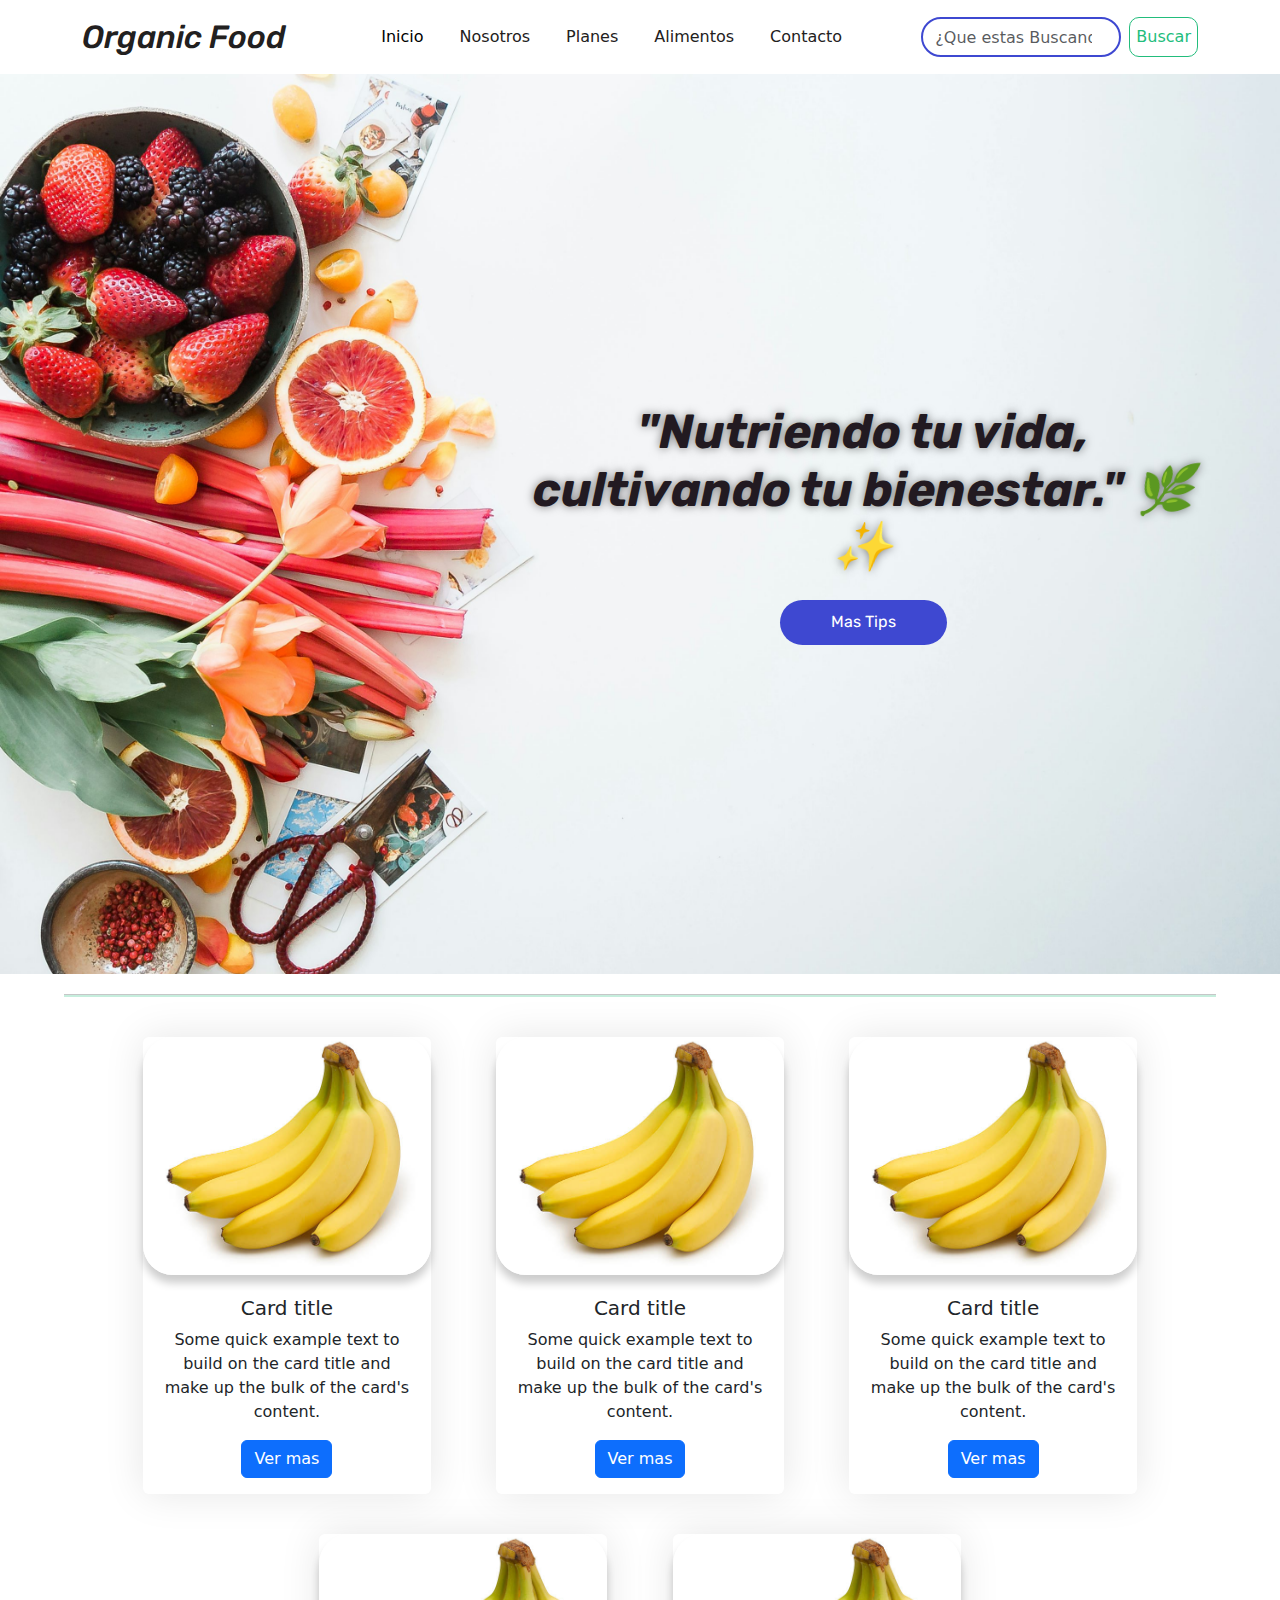
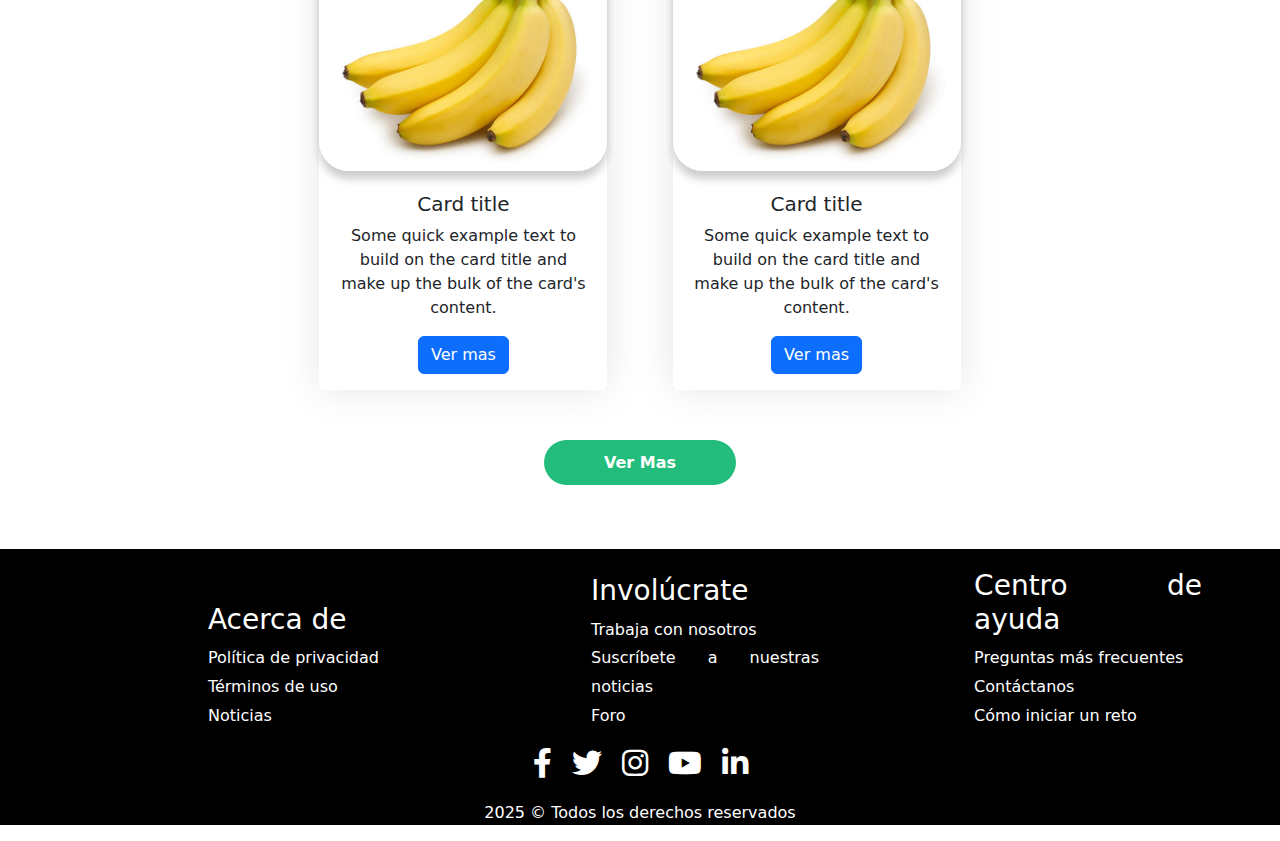
==== index.html @ 3aed4b33 "Agregue todos los archivos" ====
<!DOCTYPE html>
<html lang="en">
<head>
    <meta charset="UTF-8">
    <meta name="viewport" content="width=device-width, initial-scale=1.0">
    <title>Uso de bootstrap</title>
    <link href="https://cdn.jsdelivr.net/npm/bootstrap@5.3.3/dist/css/bootstrap.min.css" rel="stylesheet" integrity="sha384-QWTKZyjpPEjISv5WaRU9OFeRpok6YctnYmDr5pNlyT2bRjXh0JMhjY6hW+ALEwIH" crossorigin="anonymous">
    <link rel="stylesheet" href="/CSS/styles.css">
    <link rel="preconnect" href="https://fonts.googleapis.com">
<link rel="preconnect" href="https://fonts.gstatic.com" crossorigin>
<link href="https://fonts.googleapis.com/css2?family=Roboto:ital,wght@0,100..900;1,100..900&family=Rubik:ital,wght@1,500&display=swap" rel="stylesheet">
<link rel="stylesheet" href="https://cdnjs.cloudflare.com/ajax/libs/font-awesome/6.0.0/css/all.min.css"
integrity="9usAa10IRO0HhonpyAIVpjrylPvoDwiPUiKdWk5t3PyolY1cOd4DSE0Ga+ri4AuTroPR5aQvXU9xC6qOPnzFeg=="
crossorigin="anonymous">
    
</head>
<body>

    <nav class="navbar navbar-expand-lg">
        <div class="container">
          <a class="navbar-brand" href="#">Organic Food</a>
          <button class="navbar-toggler" type="button" data-bs-toggle="collapse" data-bs-target="#navbarScroll" aria-controls="navbarScroll" aria-expanded="false" aria-label="Toggle navigation">
            <span class="navbar-toggler-icon"></span>
          </button>
          <div class="collapse navbar-collapse" id="navbarScroll">
            <ul class="navbar-nav m-auto my-2 my-lg-0 " >
              <li class="nav-item">
                <a class="nav-link active"  href="#">Inicio</a>
              </li>
              <li class="nav-item">
                <a class="nav-link" href="/HTML/nosostros.html">Nosotros</a>
              </li>
              <li class="nav-item">
                <a class="nav-link" href="/HTML/planes.html">Planes</a>
               
              </li>
              <li class="nav-item">
                <a class="nav-link" href="/HTML/alimentos.html" aria-disabled="true">Alimentos</a>
              </li>

              <li class="nav-item">
                <a class="nav-link" href="/HTML/contacto.html" aria-disabled="true">Contacto</a>
              </li>
            </ul>
            <form class="d-flex" role="search">
              <input class="form-control me-2 search" type="search" placeholder="¿Que estas Buscando?" aria-label="Search">
              <button class="btn0 btn-outline-success" type="submit">Buscar</button>
            </form>
          </div>
        </div>
      </nav>


      <section class="main">

        <div class="container">

            <div class="row py-4">

                <div class="col">
                    <H1>"Nutriendo tu vida, cultivando tu bienestar." 🌿✨</H1>
                    <button class="btn1 mt-3">Mas Tips</button>

                </div>

            </div>
        </div>

      </section>

      <hr>


     <section class="Productos">

      <div class="card">
        <img src="./IMG/banano.jpg" class="card-img-top" alt="...">
        <div class="card-body">
          <h5 class="card-title">Card title</h5>
          <p class="card-text">Some quick example text to build on the card title and make up the bulk of the card's content.</p>
          <a href="#" class="btn btn-primary">Ver mas</a>
        </div>
      </div>

      <div class="card">
        <img src="./IMG/banano.jpg" class="card-img-top" alt="...">
        <div class="card-body">
          <h5 class="card-title">Card title</h5>
          <p class="card-text">Some quick example text to build on the card title and make up the bulk of the card's content.</p>
          <a href="#" class="btn btn-primary">Ver mas</a>
        </div>
      </div>

      <div class="card">
        <img src="./IMG/banano.jpg" class="card-img-top" alt="...">
        <div class="card-body">
          <h5 class="card-title">Card title</h5>
          <p class="card-text">Some quick example text to build on the card title and make up the bulk of the card's content.</p>
          <a href="#" class="btn btn-primary">Ver mas</a>
        </div>
      </div>

      <div class="card">
        <img src="./IMG/banano.jpg" class="card-img-top" alt="...">
        <div class="card-body">
          <h5 class="card-title">Card title</h5>
          <p class="card-text">Some quick example text to build on the card title and make up the bulk of the card's content.</p>
          <a href="#" class="btn btn-primary">Ver mas</a>
        </div>
      </div>

      <div class="card">
        <img src="./IMG/banano.jpg" class="card-img-top" alt="...">
        <div class="card-body">
          <h5 class="card-title">Card title</h5>
          <p class="card-text">Some quick example text to build on the card title and make up the bulk of the card's content.</p>
          <a href="#" class="btn btn-primary">Ver mas</a>
        </div>
      </div>

      <button class="btn2">Ver Mas</button>

      </section>

    <script src="https://cdn.jsdelivr.net/npm/@popperjs/core@2.11.8/dist/umd/popper.min.js" integrity="sha384-I7E8VVD/ismYTF4hNIPjVp/Zjvgyol6VFvRkX/vR+Vc4jQkC+hVqc2pM8ODewa9r" crossorigin="anonymous"></script>
    <script src="https://cdn.jsdelivr.net/npm/bootstrap@5.3.3/dist/js/bootstrap.min.js" integrity="sha384-0pUGZvbkm6XF6gxjEnlmuGrJXVbNuzT9qBBavbLwCsOGabYfZo0T0to5eqruptLy" crossorigin="anonymous"></script>    
</body>


<footer class="pie-de-pagina">


        <div class="col-pie">
            <h3>Acerca de</h3>
            <ul>
                <li>Política de privacidad</li>
                <li>Términos de uso</li>
                <li>Noticias</li>
            </ul>
        </div>

        <div class="col-pie">
            <h3 >involúcrate</h3>
            <ul>
                <li>Trabaja con nosotros</li>
                <li>Suscríbete a nuestras noticias</li>
                <li>Foro</li>
            </ul>
        </div>

        <div class="col-pie">
            <h3>centro de ayuda</h3>
            <ul>
                <li>Preguntas más frecuentes</li>
                <li>Contáctanos</li>
                <li>Cómo iniciar un reto</li>
            </ul>
        </div>

        <div class="redes-sociales">
            <a href="#"><i class="fab fa-facebook-f"></i></a>
            <a href="#"><i class="fab fa-twitter"></i></a>
            <a href="#"><i class="fab fa-instagram"></i></a>
            <a href="#"><i class="fab fa-youtube"></i></a>
            <a href="#"><i class="fab fa-linkedin-in"></i></a>
        </div>
        <div class="parrafo">
            <p>2025 &copy; Todos los derechos reservados</p>
        </div>

  
</footer>

</html>
---- CSS/styles.css ----
.body{
    background-color: #f0f0f0;
    font-family: Arial, sans-serif;
    margin: 0;
    padding: 0;
}

.navbar-brand{
    font-size: 2rem;
    color: rgb(34, 32, 32);
    font-family: "Rubik", sans-serif;
    font-optical-sizing: auto;
    font-weight: 500;
    font-style: italic;
}

.navbar-brand:hover{
    color: rgb(34, 189, 124);
}

.nav-link{
    margin: 0px 10px;
    color: rgb(34, 32, 32);
}

.nav-link::first-letter{
    text-transform: uppercase;
}

.nav-link:hover{
    color: rgb(34, 189, 124);
}


.search {
    width: 200px;
    height: 40px;
    border-radius: 40px;
    outline: none;
    border: 2px solid rgb(62, 72, 209);
  }



.btn0 {
    width: 40%;
    height: 40px;
    outline: none;
    border: 1px solid rgb(34, 189, 124);
    font-weight: 400;
    border-radius:10px;
    background-color:white ;
    color: rgb(34, 189, 124);
}

.btn0:hover{
    transition: 0.5s;
    background-color: rgb(34, 189, 124);
    color: white;
    font-weight: 600;
}

.main{
    width: 100%;
    height: 100vh;
    background: url(../IMG/img-final.jpg) no-repeat;
    background-size: cover;
    background-position: right;
    display: flex;
    justify-content: center;
    align-items: center;
    text-align: center;
    color: white;
    font-family: "Rubik", sans-serif;
    font-optical-sizing: auto;
    font-style: italic;
    text-shadow: 0 0 10px rgba(0, 0, 0, 0.5);
}
/*
@media (max-width: 1200px) {
    .main {
        background-size:cover;
        height: 60vh;
    }
}

@media (max-width: 768px) {
    .main {
        width: 100%;
       background-size: cover;
        height: 95vh;

    }
}

@media (max-width: 480px) {
    .main {
        background-size: 100% ;
        height: 100vh; 
    }
}
    */


.container{
    width: 100%;
    text-align: center;
}

.container h1{
    font-size: 3rem;
    font-weight: 700;
    color:rgb(34, 26, 33); 
    display: inline-flexbox;
    margin-left: 40%;
}

.btn1{
    height: 45px;
    width: 15%;
    border: none;
    outline: none;
    background-color:  rgb(62, 72, 209);
    color: white;
    font-weight: 400;
    border-radius: 60px;
    margin-top: 30px;
    display: inline-flexbox;
    margin-left: 40%;
}

hr{
    width: 90%;
    height: 3px;
    background-color: rgb(34, 189, 124);
    margin: 20px auto;
}
.Productos{
    width: 100%;
    height: auto;
    text-align: center;
    margin-bottom: 4rem;
}



.card{
    width: 18rem;
    margin: 20px 30px;
    display: inline-block;
    border: none;
    box-shadow: 0 0 40px rgba(0, 0, 0, 0.1);
    
}

.btn2{
    display: flex;
    height: 45px;
    width: 15%;
    border: none;
    outline: none;
    background-color: rgb(34, 189, 124);
    color: white;
    font-weight: 700;
    border-radius: 60px;
    margin: 30px auto;
    align-items: center;
    justify-content: center;
}



/* pie de pagina general*/

.pie-de-pagina{
    background-color: black;
    color: white;
    padding: 0 20px;
    box-sizing: border-box;
    text-align: center;
    margin-bottom: 0;
   
    
}


.col-pie{
    width: 20%;
    height: 60px;
    padding: 20px 10px;
    line-height: 1.8;
    justify-content: space-between;
    box-sizing: border-box;
    display: inline-block;
    text-align: justify;
    margin-left: 130px;
}


.col-pie ul{
    list-style: none;
    padding-left: 0rem;
}


.col-pie::first-letter{
    text-transform: uppercase;
}

.redes-sociales{
    display: flex;
    width: 40%;
    justify-content: center;
    align-items: center;
    margin: 20px auto;
    text-align: center;
}

.redes-sociales i{
    font-size: 30px;
    margin: 0 10px;
    color: white;
}


/*Modulo Nosotros*/

.info-empresa{
    width: 80%;
    height: auto;
    text-align: center;
    margin-bottom: 4rem;
    margin:40px auto;
}

.info-empresa img{
    width: 50%;
    height:auto;
   background-size: cover;
}

.info-empresa h2{
    font-size: 3rem;
    font-weight: 700;
    color:rgb(34, 26, 33); 
    display: inline-flexbox;
    font-style:oblique;
    margin-bottom: 40px;
}

.info-empresa p{
    font-size: 1.5rem;
    font-weight: 400;
    color:rgb(34, 26, 33); 
    display: inline-flexbox;
    font-style:oblique;
    justify-content: center;
    text-align: justify;
    
  
}

.info-content {
    display: flex;
    justify-content: space-between;
    margin-bottom: 4rem;

}

.info-content img {
    width: 40%;
    height: auto;
    background-size: cover;
    border-radius: 30px;
    box-shadow: 0 8px 8px rgba(0, 0, 0, 0.2); /* Sombra dañina */
    transition: transform 0.3s ease;
 
}

.info-empresa img:hover {
    transform: scale(1.05); /* Aumenta el tamaño de la imagen en un 5% */
    box-shadow: 0 8px 16px rgba(0, 0, 0, 0.3); /* Sombra más pronunciada */
}

.info-text {
    width: 55%;
    text-align: left;
}



.info-text p {
    font-size: 1.5rem;
    font-weight: 400;
    color: rgb(34, 26, 33);
    font-style: oblique;
    text-align: justify;

}


.info-content-ul {
    display: flex;
    margin-bottom: 4rem;
    align-items: center;
    font-size: 1.5rem;
    font-weight: 400;
    color: rgb(34, 26, 33);
    font-style: oblique;
    text-align: justify;

}

.info-content-ul li{
    list-style: none;
    padding-left: 0rem;
    margin-bottom: 10px;

}


/*Modulo Planes*/

.card-planes{
    margin:20px 0 auto;
    box-sizing: border-box;
    display: flex;
    justify-content: center;
}
.col{
    box-sizing: border-box;
    width: 30%;
}

.card2{
    box-sizing: border-box;
    padding: 10px 0;
    align-items: center;
    width: 28rem;
  
}

.card-img-top{
    border-radius: 30px;
    box-shadow: 0 8px 8px rgba(0, 0, 0, 0.2);
    margin-bottom: 5px;
    transition: transform 0.3s ease;
    box-sizing: border-box;
}

.card-img-top:hover {
    transform: scale(1.05); /* Aumenta el tamaño de la imagen en un 5% */
    box-shadow: 0 8px 16px rgba(0, 0, 0, 0.3); /* Sombra más pronunciada */
}
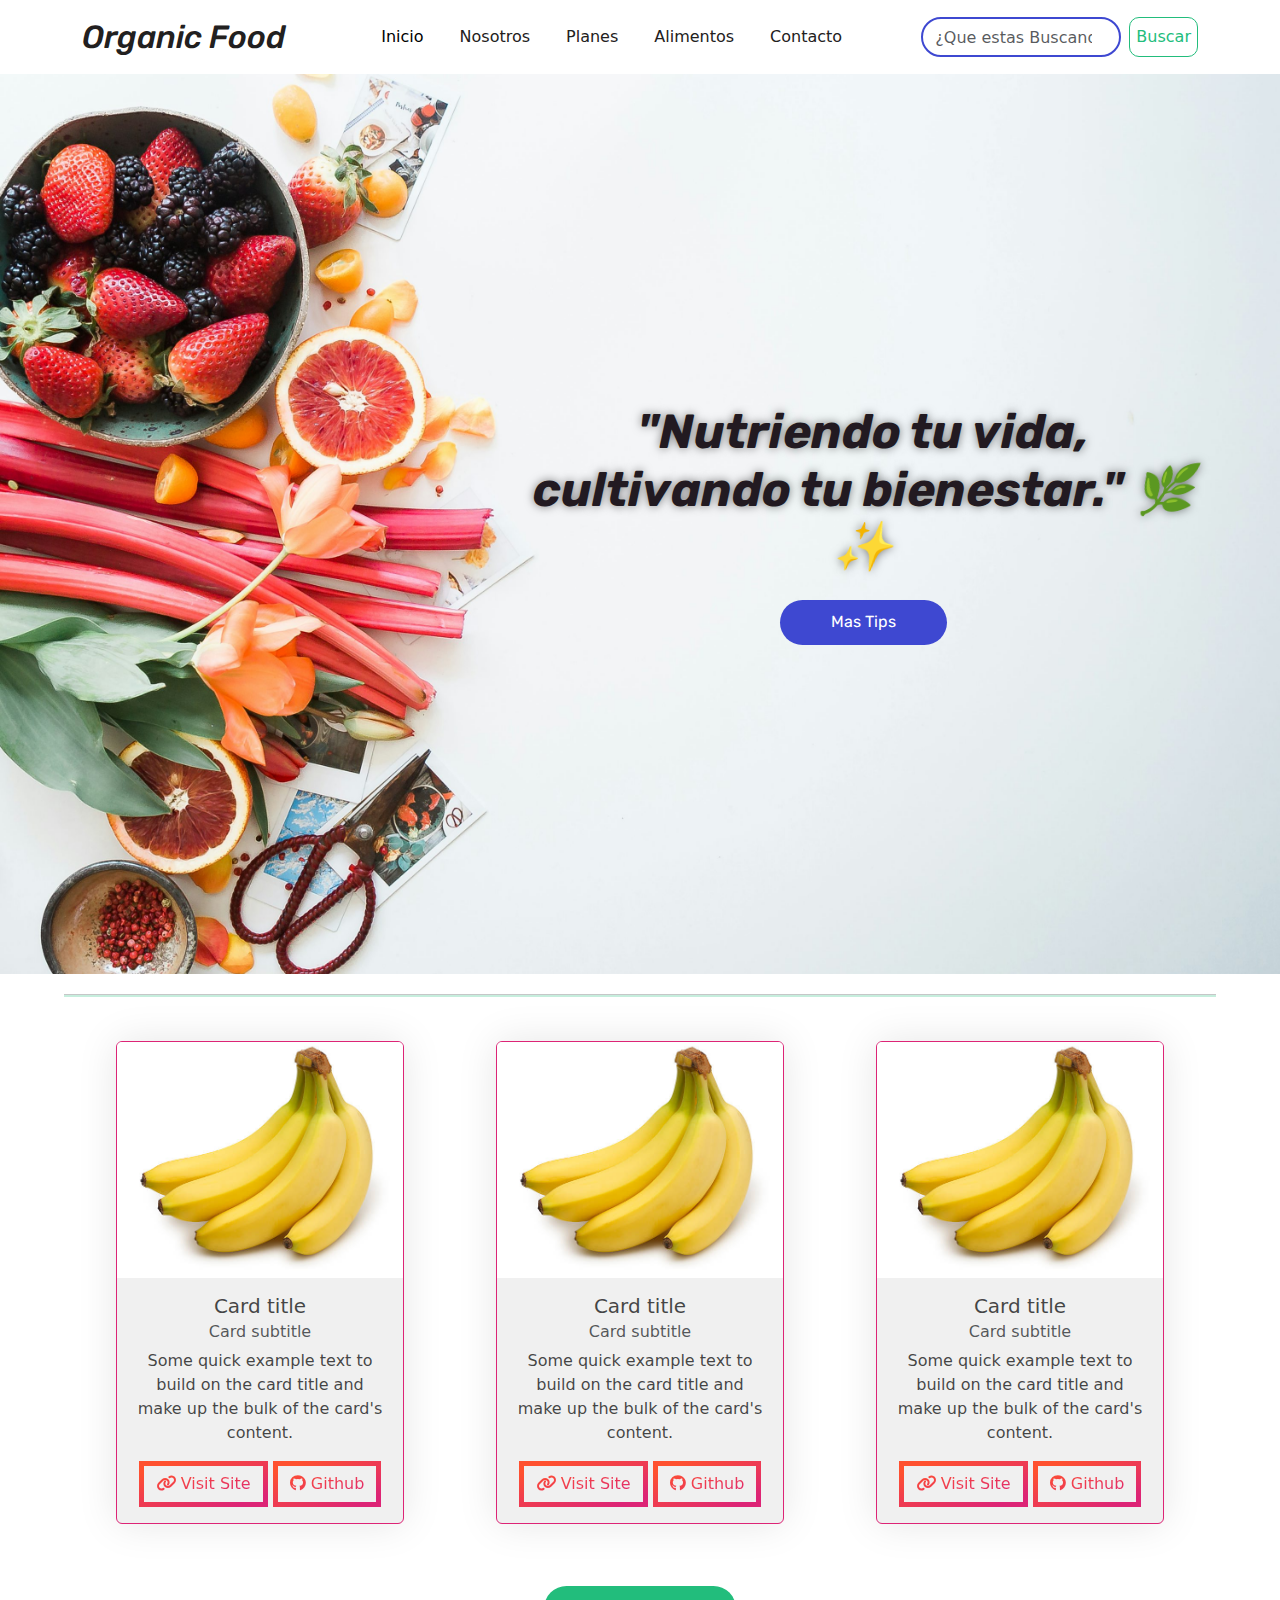
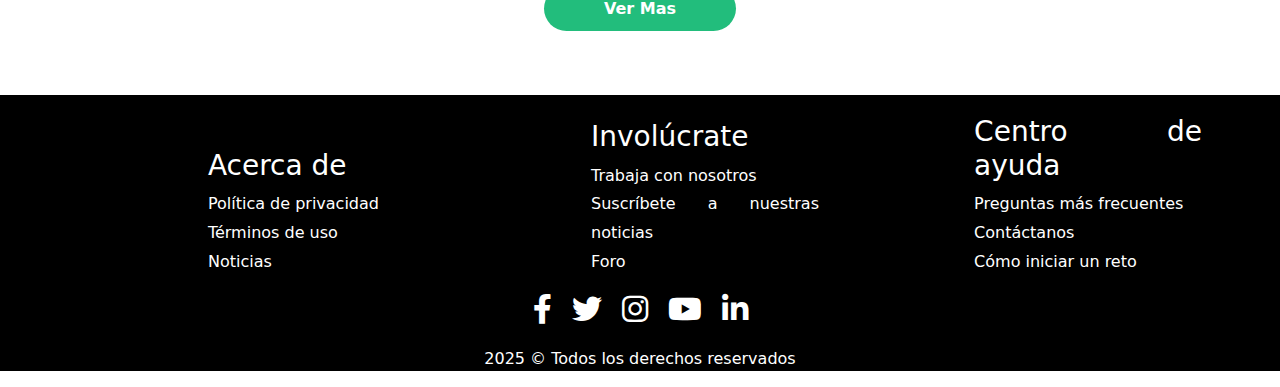
==== commit 726d621b: "Agregue Cambios al  proyecto" ====
--- a/index.html
+++ b/index.html
@@ -73,52 +73,159 @@
 
      <section class="Productos">
 
-      <div class="card">
-        <img src="./IMG/banano.jpg" class="card-img-top" alt="...">
-        <div class="card-body">
-          <h5 class="card-title">Card title</h5>
-          <p class="card-text">Some quick example text to build on the card title and make up the bulk of the card's content.</p>
-          <a href="#" class="btn btn-primary">Ver mas</a>
-        </div>
+      <div class="container mx-auto mt-4">
+        <div class="row">
+          <div class="col-md-4">
+            <div class="card" style="width: 18rem;">
+        <img src="/IMG/banano.jpg" class="card-img-top" alt="...">
+        <div class="card-body">
+          <h5 class="card-title">Card title</h5>
+              <h6 class="card-subtitle mb-2 text-muted">Card subtitle</h6>
+          <p class="card-text">Some quick example text to build on the card title and make up the bulk of the card's content.</p>
+             <a href="#" class="btn mr-2"><i class="fas fa-link"></i> Visit Site</a>
+          <a href="#" class="btn "><i class="fab fa-github"></i> Github</a>
+        </div>
+        </div>
+          </div>    
+             <div class="col-md-4">
+      <div class="card" style="width: 18rem;">
+        <img src="/IMG/banano.jpg" class="card-img-top" alt="...">
+        <div class="card-body">
+          <h5 class="card-title">Card title</h5>
+              <h6 class="card-subtitle mb-2 text-muted">Card subtitle</h6>
+          <p class="card-text">Some quick example text to build on the card title and make up the bulk of the card's content.</p>
+          <a href="#" class="btn  mr-2"><i class="fas fa-link"></i> Visit Site</a>
+          <a href="#" class="btn"><i class="fab fa-github"></i> Github</a>
+        </div>
+        </div>
+          </div>    
+                <div class="col-md-4">
+      <div class="card" style="width: 18rem;">
+        <img src="/IMG/banano.jpg" class="card-img-top" alt="...">
+        <div class="card-body">
+          <h5 class="card-title">Card title</h5>
+              <h6 class="card-subtitle mb-2 text-muted">Card subtitle</h6>
+          <p class="card-text">Some quick example text to build on the card title and make up the bulk of the card's content.</p>
+          <a href="#" class="btn mr-2"><i class="fas fa-link"></i> Visit Site</a>
+          <a href="#" class="btn "><i class="fab fa-github"></i> Github</a>
+        </div>
+        </div>
+        </div>
+         <!-- Este es un comentario en HTML 
+          <div class="col-md-4">
+            <div class="card" style="width: 18rem;">
+        <img src="https://i.imgur.com/ZTkt4I5.jpg" class="card-img-top" alt="...">
+        <div class="card-body">
+          <h5 class="card-title">Card title</h5>
+              <h6 class="card-subtitle mb-2 text-muted">Card subtitle</h6>
+          <p class="card-text">Some quick example text to build on the card title and make up the bulk of the card's content.</p>
+             <a href="#" class="btn mr-2"><i class="fas fa-link"></i> Visit Site</a>
+          <a href="#" class="btn"><i class="fab fa-github"></i> Github</a>
+        </div>
+        </div>
+          </div>    
+             <div class="col-md-4">
+      <div class="card" style="width: 18rem;">
+        <img src="https://i.imgur.com/ZTkt4I5.jpg" class="card-img-top" alt="...">
+        <div class="card-body">
+          <h5 class="card-title">Card title</h5>
+              <h6 class="card-subtitle mb-2 text-muted">Card subtitle</h6>
+          <p class="card-text">Some quick example text to build on the card title and make up the bulk of the card's content.</p>
+          <a href="#" class="btn mr-2"><i class="fas fa-link"></i> Visit Site</a>
+          <a href="#" class="btn"><i class="fab fa-github"></i> Github</a>
+        </div>
+        </div>
+          </div>    
+                <div class="col-md-4">
+      <div class="card" style="width: 18rem;">
+        <img src="https://i.imgur.com/ZTkt4I5.jpg" class="card-img-top" alt="...">
+        <div class="card-body">
+          <h5 class="card-title">Card title</h5>
+              <h6 class="card-subtitle mb-2 text-muted">Card subtitle</h6>
+          <p class="card-text">Some quick example text to build on the card title and make up the bulk of the card's content.</p>
+          <a href="#" class="btn mr-2"><i class="fas fa-link"></i> Visit Site</a>
+          <a href="#" class="btn"><i class="fab fa-github"></i> Github</a>
+        </div>
+        </div>
+        </div>
+          
+          <div class="col-md-4">
+            <div class="card" style="width: 18rem;">
+        <img src="https://i.imgur.com/ZTkt4I5.jpg" class="card-img-top" alt="...">
+        <div class="card-body">
+          <h5 class="card-title">Card title</h5>
+              <h6 class="card-subtitle mb-2 text-muted">Card subtitle</h6>
+          <p class="card-text">Some quick example text to build on the card title and make up the bulk of the card's content.</p>
+             <a href="#" class="btn mr-2"><i class="fas fa-link"></i> Visit Site</a>
+          <a href="#" class="btn"><i class="fab fa-github"></i> Github</a>
+        </div>
+        </div>
+          </div>    
+             <div class="col-md-4">
+      <div class="card" style="width: 18rem;">
+        <img src="https://i.imgur.com/ZTkt4I5.jpg" class="card-img-top" alt="...">
+        <div class="card-body">
+          <h5 class="card-title">Card title</h5>
+              <h6 class="card-subtitle mb-2 text-muted">Card subtitle</h6>
+          <p class="card-text">Some quick example text to build on the card title and make up the bulk of the card's content.</p>
+          <a href="#" class="btn mr-2"><i class="fas fa-link"></i> Visit Site</a>
+          <a href="#" class="btn"><i class="fab fa-github"></i> Github</a>
+        </div>
+        </div>
+          </div>    
+                <div class="col-md-4">
+      <div class="card" style="width: 18rem;">
+        <img src="https://i.imgur.com/ZTkt4I5.jpg" class="card-img-top" alt="...">
+        <div class="card-body">
+          <h5 class="card-title">Card title</h5>
+              <h6 class="card-subtitle mb-2 text-muted">Card subtitle</h6>
+          <p class="card-text">Some quick example text to build on the card title and make up the bulk of the card's content.</p>
+          <a href="#" class="btn btn-primary mr-2"><i class="fas fa-link"></i> Visit Site</a>
+          <a href="#" class="btn btn-primary"><i class="fab fa-github"></i> Github</a>
+        </div>
+        </div>
+        </div>
+          
+          <div class="col-md-4">
+            <div class="card" style="width: 18rem;">
+        <img src="https://i.imgur.com/ZTkt4I5.jpg" class="card-img-top" alt="...">
+        <div class="card-body">
+          <h5 class="card-title">Card title</h5>
+              <h6 class="card-subtitle mb-2 text-muted">Card subtitle</h6>
+          <p class="card-text">Some quick example text to build on the card title and make up the bulk of the card's content.</p>
+             <a href="#" class="btn mr-2"><i class="fas fa-link"></i> Visit Site</a>
+          <a href="#" class="btn"><i class="fab fa-github"></i> Github</a>
+        </div>
+        </div>
+          </div>    
+             <div class="col-md-4">
+      <div class="card" style="width: 18rem;">
+        <img src="https://i.imgur.com/ZTkt4I5.jpg" class="card-img-top" alt="...">
+        <div class="card-body">
+          <h5 class="card-title">Card title</h5>
+              <h6 class="card-subtitle mb-2 text-muted">Card subtitle</h6>
+          <p class="card-text">Some quick example text to build on the card title and make up the bulk of the card's content.</p>
+          <a href="#" class="btn mr-2"><i class="fas fa-link"></i> Visit Site</a>
+          <a href="#" class="btn"><i class="fab fa-github"></i> Github</a>
+        </div>
+        </div>
+          </div>    
+                <div class="col-md-4">
+      <div class="card" style="width: 18rem;">
+        <img src="https://i.imgur.com/ZTkt4I5.jpg" class="card-img-top" alt="...">
+        <div class="card-body">
+          <h5 class="card-title">Card title</h5>
+              <h6 class="card-subtitle mb-2 text-muted">Card subtitle</h6>
+          <p class="card-text">Some quick example text to build on the card title and make up the bulk of the card's content.</p>
+          <a href="#" class="btn mr-2"><i class="fas fa-link"></i> Visit Site</a>
+          <a href="#" class="btn"><i class="fab fa-github"></i> Github</a>
+        </div>
+        </div>
+        </div>-->
       </div>
-
-      <div class="card">
-        <img src="./IMG/banano.jpg" class="card-img-top" alt="...">
-        <div class="card-body">
-          <h5 class="card-title">Card title</h5>
-          <p class="card-text">Some quick example text to build on the card title and make up the bulk of the card's content.</p>
-          <a href="#" class="btn btn-primary">Ver mas</a>
-        </div>
-      </div>
-
-      <div class="card">
-        <img src="./IMG/banano.jpg" class="card-img-top" alt="...">
-        <div class="card-body">
-          <h5 class="card-title">Card title</h5>
-          <p class="card-text">Some quick example text to build on the card title and make up the bulk of the card's content.</p>
-          <a href="#" class="btn btn-primary">Ver mas</a>
-        </div>
-      </div>
-
-      <div class="card">
-        <img src="./IMG/banano.jpg" class="card-img-top" alt="...">
-        <div class="card-body">
-          <h5 class="card-title">Card title</h5>
-          <p class="card-text">Some quick example text to build on the card title and make up the bulk of the card's content.</p>
-          <a href="#" class="btn btn-primary">Ver mas</a>
-        </div>
-      </div>
-
-      <div class="card">
-        <img src="./IMG/banano.jpg" class="card-img-top" alt="...">
-        <div class="card-body">
-          <h5 class="card-title">Card title</h5>
-          <p class="card-text">Some quick example text to build on the card title and make up the bulk of the card's content.</p>
-          <a href="#" class="btn btn-primary">Ver mas</a>
-        </div>
-      </div>
-
-      <button class="btn2">Ver Mas</button>
+        </div>
+
+      <button class="btn2"><a href="/HTML/alimentos.html">Ver Mas</a></button>
 
       </section>
 
--- a/CSS/styles.css
+++ b/CSS/styles.css
@@ -160,7 +160,6 @@
     border: none;
     outline: none;
     background-color: rgb(34, 189, 124);
-    color: white;
     font-weight: 700;
     border-radius: 60px;
     margin: 30px auto;
@@ -168,7 +167,239 @@
     justify-content: center;
 }
 
-
+.btn2 a{
+    text-decoration: none;
+    color: white;
+}
+
+:root {
+    --gradient: linear-gradient(to left top, #DD2476 10%, #FF512F 90%) !important;
+  }
+  
+
+  
+  .card {
+    background:  #f0f0f0;
+    border: 1px solid #dd2476;
+    color: rgba(22, 22, 22, 0.8);
+    margin-bottom: 2rem;
+  }
+  
+  .btn {
+    border: 5px solid;
+    border-image-slice: 1;
+    background: var(--gradient) !important;
+    -webkit-background-clip: text !important;
+    -webkit-text-fill-color: transparent !important;
+    border-image-source:  var(--gradient) !important; 
+    text-decoration: none;
+    transition: all .4s ease;
+  }
+  
+  .btn:hover, .btn:focus {
+    background: var(--gradient) !important;
+    -webkit-background-clip: none !important;
+    -webkit-text-fill-color: #fff !important;
+    border: 5px solid #fff !important; 
+    box-shadow: #222 1px 0 10px;
+    text-decoration: underline;
+  }
+
+
+  
+/*Modulo Nosotros*/
+
+.info-empresa{
+    width: 80%;
+    height: auto;
+    text-align: center;
+    margin-bottom: 4rem;
+    margin:40px auto;
+}
+
+.info-empresa img{
+    width: 50%;
+    height:auto;
+   background-size: cover;
+}
+
+.info-empresa h2{
+    font-size: 3rem;
+    font-weight: 700;
+    color:rgb(34, 26, 33); 
+    display: inline-flexbox;
+    font-style:oblique;
+    margin-bottom: 40px;
+}
+
+.info-empresa p{
+    font-size: 1.5rem;
+    font-weight: 400;
+    color:rgb(34, 26, 33); 
+    display: inline-flexbox;
+    font-style:oblique;
+    justify-content: center;
+    text-align: justify;
+    
+  
+}
+
+.info-content {
+    display: flex;
+    justify-content: space-between;
+    margin-bottom: 4rem;
+
+}
+
+.info-content img {
+    width: 40%;
+    height: auto;
+    background-size: cover;
+    border-radius: 30px;
+    box-shadow: 0 8px 8px rgba(0, 0, 0, 0.2); 
+    transition: transform 0.3s ease;
+ 
+}
+
+.info-empresa img:hover {
+    transform: scale(1.05);
+    box-shadow: 0 8px 16px rgba(0, 0, 0, 0.3); 
+}
+
+.info-text {
+    width: 55%;
+    text-align: left;
+}
+
+
+
+.info-text p {
+    font-size: 1.5rem;
+    font-weight: 400;
+    color: rgb(34, 26, 33);
+    font-style: oblique;
+    text-align: justify;
+
+}
+
+
+.info-content-ul {
+    display: flex;
+    margin-bottom: 4rem;
+    align-items: center;
+    font-size: 1.5rem;
+    font-weight: 400;
+    color: rgb(34, 26, 33);
+    font-style: oblique;
+    text-align: justify;
+
+}
+
+.info-content-ul li{
+    list-style: none;
+    padding-left: 0rem;
+    margin-bottom: 10px;
+
+}
+
+
+/*Modulo Planes*/
+
+.planes {
+    width: 100%;
+    height: auto;
+    text-align: center;
+    margin-bottom: 4rem;
+}
+
+.col-plan {
+    display: inline-block;
+    margin: 20px 30px;
+    border: none;
+    border-radius: 30px;
+    box-shadow: 0 0 40px rgba(0, 0, 0, 0.1);
+
+}
+
+.card-plan-img {
+    width: 100%;
+    height: 200px; /* Ajusta la altura de la imagen */
+    background-size: cover;
+    border-radius: 30px;
+    box-shadow: 0 8px 8px rgba(0, 0, 0, 0.2);
+    transition: transform 0.3s ease;
+}
+
+.card-plan-img img {
+    width: 100%;
+    height: 100%;
+    border-radius: 30px 30px 0 0;
+    object-fit: cover; /* Asegura que la imagen se ajuste bien al contenedor */
+}
+
+.card-plan-img:hover {
+    transform: scale(1.05);
+}
+
+.card-body-plan {
+    width: 100%;
+    padding: 20px;
+    box-sizing: border-box;
+}
+
+.card-plan-ul{
+    text-align: justify;
+    list-style: none;
+    margin-bottom: 5px;
+}
+
+.card-title-plan {
+    font-size: 2rem;
+    font-weight: 700;
+    color: rgb(34, 26, 33);
+    display: inline-flexbox;
+    font-style: oblique;
+    margin-bottom: 40px;
+    text-align: center;
+    margin-top: 20px;
+}
+
+
+
+.btn-comprar {
+    display: flex;
+    height: 45px;
+    width: 100%;
+    border: none;
+    outline: none;
+    background-color: rgb(34, 189, 124);
+    font-weight: 700;
+    border-radius: 10px;
+    margin: 20px 0;
+    align-items: center;
+    justify-content: center;
+    transition: background-color 0.3s ease, color 0.3s ease;
+}
+
+.btn-comprar a {
+    text-decoration: none;
+    color: white;
+    width: 100%;
+    text-align: center;
+    padding: 10px 0;
+}
+
+.btn-comprar:hover {
+    background-color: rgb(28, 150, 98);
+    color: white;
+}
+
+/*Modulo Alimentos*/
+
+
+
+
+/*Modulo Contacto*/
 
 /* pie de pagina general*/
 
@@ -222,133 +453,3 @@
     color: white;
 }
 
-
-/*Modulo Nosotros*/
-
-.info-empresa{
-    width: 80%;
-    height: auto;
-    text-align: center;
-    margin-bottom: 4rem;
-    margin:40px auto;
-}
-
-.info-empresa img{
-    width: 50%;
-    height:auto;
-   background-size: cover;
-}
-
-.info-empresa h2{
-    font-size: 3rem;
-    font-weight: 700;
-    color:rgb(34, 26, 33); 
-    display: inline-flexbox;
-    font-style:oblique;
-    margin-bottom: 40px;
-}
-
-.info-empresa p{
-    font-size: 1.5rem;
-    font-weight: 400;
-    color:rgb(34, 26, 33); 
-    display: inline-flexbox;
-    font-style:oblique;
-    justify-content: center;
-    text-align: justify;
-    
-  
-}
-
-.info-content {
-    display: flex;
-    justify-content: space-between;
-    margin-bottom: 4rem;
-
-}
-
-.info-content img {
-    width: 40%;
-    height: auto;
-    background-size: cover;
-    border-radius: 30px;
-    box-shadow: 0 8px 8px rgba(0, 0, 0, 0.2); /* Sombra dañina */
-    transition: transform 0.3s ease;
- 
-}
-
-.info-empresa img:hover {
-    transform: scale(1.05); /* Aumenta el tamaño de la imagen en un 5% */
-    box-shadow: 0 8px 16px rgba(0, 0, 0, 0.3); /* Sombra más pronunciada */
-}
-
-.info-text {
-    width: 55%;
-    text-align: left;
-}
-
-
-
-.info-text p {
-    font-size: 1.5rem;
-    font-weight: 400;
-    color: rgb(34, 26, 33);
-    font-style: oblique;
-    text-align: justify;
-
-}
-
-
-.info-content-ul {
-    display: flex;
-    margin-bottom: 4rem;
-    align-items: center;
-    font-size: 1.5rem;
-    font-weight: 400;
-    color: rgb(34, 26, 33);
-    font-style: oblique;
-    text-align: justify;
-
-}
-
-.info-content-ul li{
-    list-style: none;
-    padding-left: 0rem;
-    margin-bottom: 10px;
-
-}
-
-
-/*Modulo Planes*/
-
-.card-planes{
-    margin:20px 0 auto;
-    box-sizing: border-box;
-    display: flex;
-    justify-content: center;
-}
-.col{
-    box-sizing: border-box;
-    width: 30%;
-}
-
-.card2{
-    box-sizing: border-box;
-    padding: 10px 0;
-    align-items: center;
-    width: 28rem;
-  
-}
-
-.card-img-top{
-    border-radius: 30px;
-    box-shadow: 0 8px 8px rgba(0, 0, 0, 0.2);
-    margin-bottom: 5px;
-    transition: transform 0.3s ease;
-    box-sizing: border-box;
-}
-
-.card-img-top:hover {
-    transform: scale(1.05); /* Aumenta el tamaño de la imagen en un 5% */
-    box-shadow: 0 8px 16px rgba(0, 0, 0, 0.3); /* Sombra más pronunciada */
-}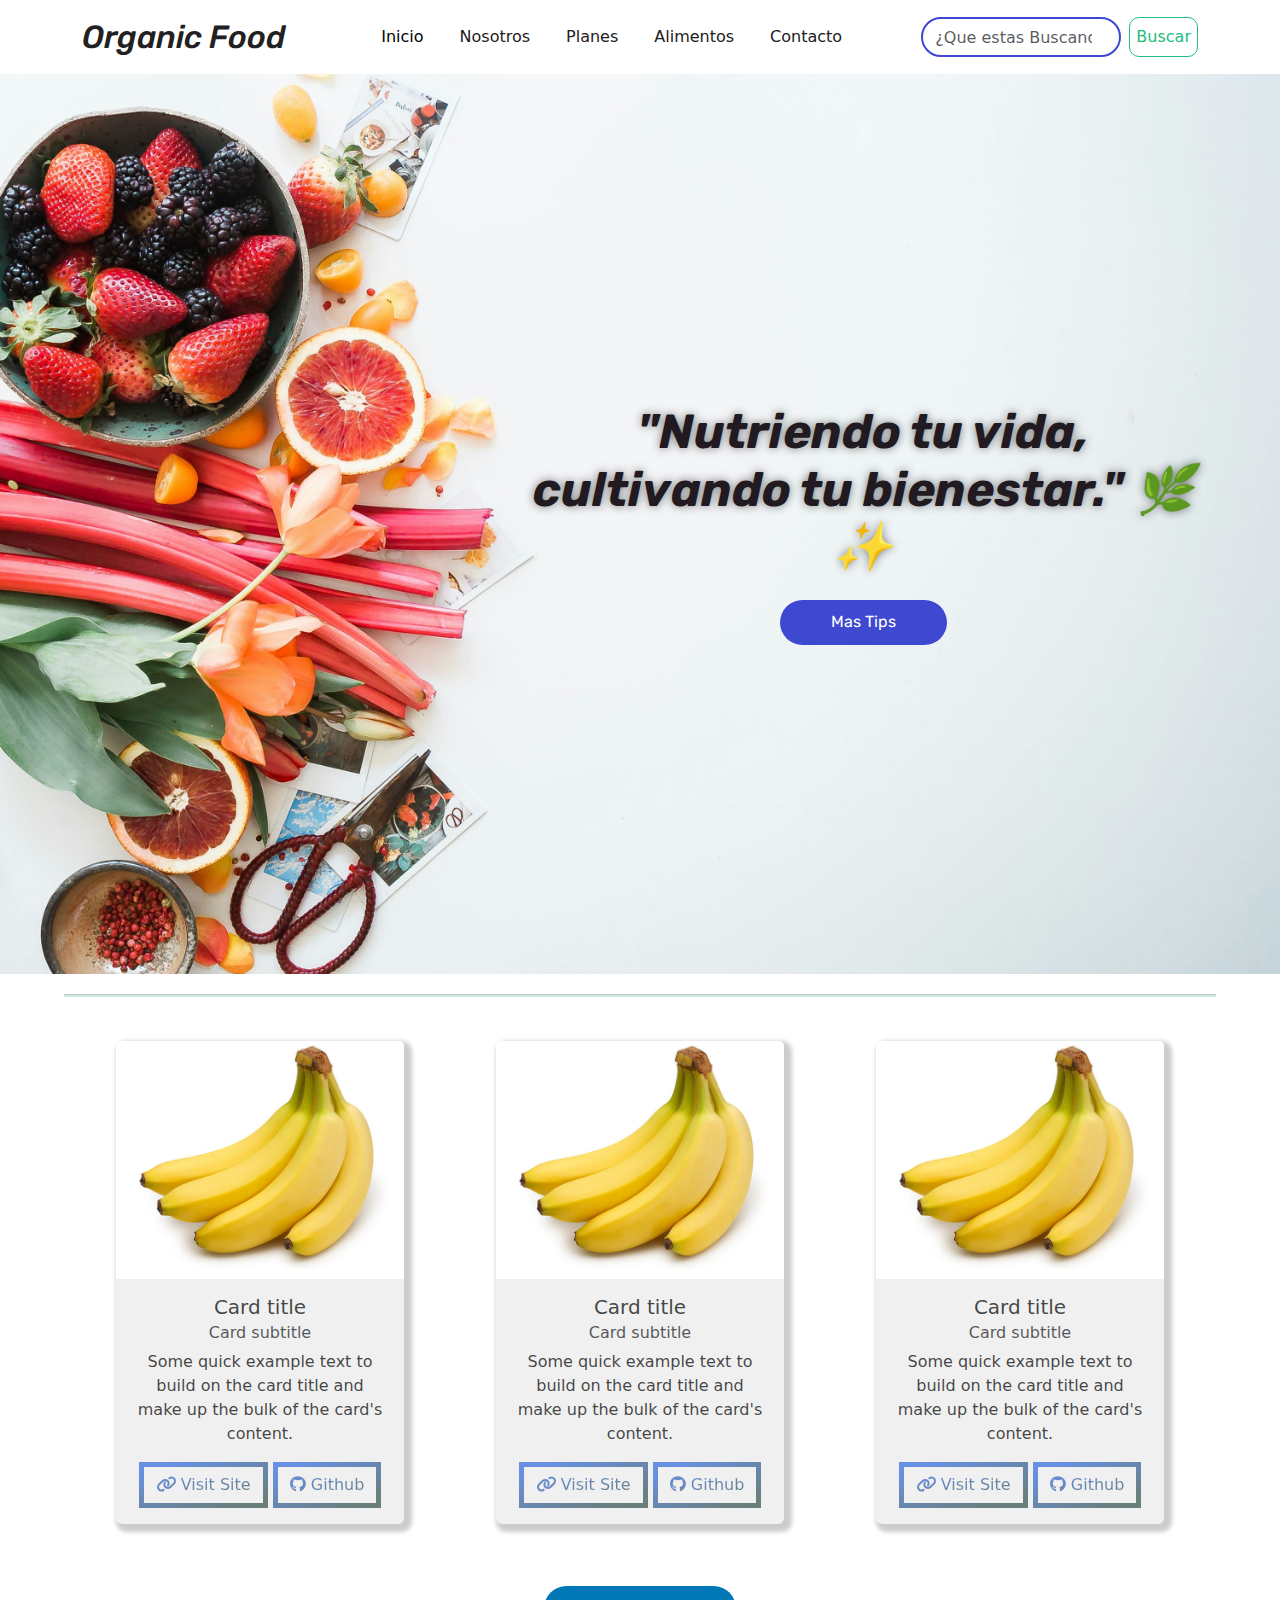
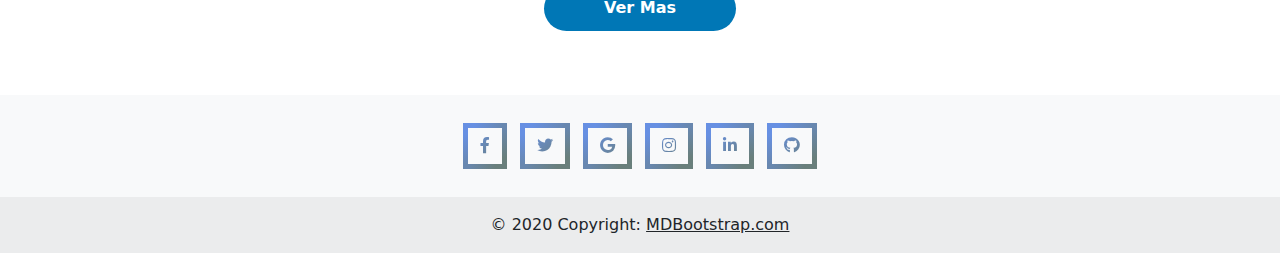
==== commit 88bb3cc3: "Actualizacion" ====
--- a/index.html
+++ b/index.html
@@ -233,49 +233,80 @@
     <script src="https://cdn.jsdelivr.net/npm/bootstrap@5.3.3/dist/js/bootstrap.min.js" integrity="sha384-0pUGZvbkm6XF6gxjEnlmuGrJXVbNuzT9qBBavbLwCsOGabYfZo0T0to5eqruptLy" crossorigin="anonymous"></script>    
 </body>
 
-
-<footer class="pie-de-pagina">
-
-
-        <div class="col-pie">
-            <h3>Acerca de</h3>
-            <ul>
-                <li>Política de privacidad</li>
-                <li>Términos de uso</li>
-                <li>Noticias</li>
-            </ul>
-        </div>
-
-        <div class="col-pie">
-            <h3 >involúcrate</h3>
-            <ul>
-                <li>Trabaja con nosotros</li>
-                <li>Suscríbete a nuestras noticias</li>
-                <li>Foro</li>
-            </ul>
-        </div>
-
-        <div class="col-pie">
-            <h3>centro de ayuda</h3>
-            <ul>
-                <li>Preguntas más frecuentes</li>
-                <li>Contáctanos</li>
-                <li>Cómo iniciar un reto</li>
-            </ul>
-        </div>
-
-        <div class="redes-sociales">
-            <a href="#"><i class="fab fa-facebook-f"></i></a>
-            <a href="#"><i class="fab fa-twitter"></i></a>
-            <a href="#"><i class="fab fa-instagram"></i></a>
-            <a href="#"><i class="fab fa-youtube"></i></a>
-            <a href="#"><i class="fab fa-linkedin-in"></i></a>
-        </div>
-        <div class="parrafo">
-            <p>2025 &copy; Todos los derechos reservados</p>
-        </div>
-
-  
+<footer class="bg-body-tertiary text-center">
+  <!-- Grid container -->
+  <div class="container p-4 pb-0">
+    <!-- Section: Social media -->
+    <section class="mb-4">
+      <!-- Facebook -->
+      <a
+      data-mdb-ripple-init
+        class="btn text-white btn-floating m-1"
+        style="background-color: #3b5998;"
+        href="#!"
+        role="button"
+        ><i class="fab fa-facebook-f"></i
+      ></a>
+
+      <!-- Twitter -->
+      <a
+        data-mdb-ripple-init
+        class="btn text-white btn-floating m-1"
+        style="background-color: #55acee;"
+        href="#!"
+        role="button"
+        ><i class="fab fa-twitter"></i
+      ></a>
+
+      <!-- Google -->
+      <a
+        data-mdb-ripple-init
+        class="btn text-white btn-floating m-1"
+        style="background-color: #dd4b39;"
+        href="#!"
+        role="button"
+        ><i class="fab fa-google"></i
+      ></a>
+
+      <!-- Instagram -->
+      <a
+        data-mdb-ripple-init
+        class="btn text-white btn-floating m-1"
+        style="background-color: #ac2bac;"
+        href="#!"
+        role="button"
+        ><i class="fab fa-instagram"></i
+      ></a>
+
+      <!-- Linkedin -->
+      <a
+        data-mdb-ripple-init
+        class="btn text-white btn-floating m-1"
+        style="background-color: #0082ca;"
+        href="#!"
+        role="button"
+        ><i class="fab fa-linkedin-in"></i
+      ></a>
+      <!-- Github -->
+      <a
+        data-mdb-ripple-init
+        class="btn text-white btn-floating m-1"
+        style="background-color: #333333;"
+        href="#!"
+        role="button"
+        ><i class="fab fa-github"></i
+      ></a>
+    </section>
+    <!-- Section: Social media -->
+  </div>
+  <!-- Grid container -->
+
+  <!-- Copyright -->
+  <div class="text-center p-3" style="background-color: rgba(0, 0, 0, 0.05);">
+    © 2020 Copyright:
+    <a class="text-body" href="https://mdbootstrap.com/">MDBootstrap.com</a>
+  </div>
+  <!-- Copyright -->
 </footer>
 
 </html>--- a/CSS/styles.css
+++ b/CSS/styles.css
@@ -159,7 +159,7 @@
     width: 15%;
     border: none;
     outline: none;
-    background-color: rgb(34, 189, 124);
+    background-color: rgb(0, 119, 182);
     font-weight: 700;
     border-radius: 60px;
     margin: 30px auto;
@@ -172,17 +172,221 @@
     color: white;
 }
 
+/*Modulo Nosotros*/
+
+.info-empresa{
+    width: 80%;
+    height: auto;
+    text-align: center;
+    margin-bottom: 4rem;
+    margin:40px auto;
+}
+
+.info-empresa img{
+    width: 50%;
+    height:auto;
+   background-size: cover;
+}
+
+.info-empresa h2{
+    font-size: 3rem;
+    font-weight: 700;
+    color:rgb(34, 26, 33); 
+    display: inline-flexbox;
+    font-style:oblique;
+    margin-bottom: 40px;
+}
+
+.info-empresa p{
+    font-size: 1.5rem;
+    font-weight: 400;
+    color:rgb(34, 26, 33); 
+    display: inline-flexbox;
+    font-style:oblique;
+    justify-content: center;
+    text-align: justify;
+    
+  
+}
+
+.info-content {
+    display: flex;
+    justify-content: space-between;
+    margin-bottom: 4rem;
+
+}
+
+.info-content img {
+    width: 40%;
+    height: auto;
+    background-size: cover;
+    border-radius: 30px;
+    box-shadow: 0 8px 8px rgba(0, 0, 0, 0.2); 
+    transition: transform 0.3s ease;
+ 
+}
+
+.info-empresa img:hover {
+    transform: scale(1.05);
+    box-shadow: 0 8px 16px rgba(0, 0, 0, 0.3); 
+}
+
+.info-text {
+    width: 55%;
+    text-align: left;
+}
+
+
+
+.info-text p {
+    font-size: 1.5rem;
+    font-weight: 400;
+    color: rgb(34, 26, 33);
+    font-style: oblique;
+    text-align: justify;
+
+}
+
+
+.info-content-ul {
+    display: flex;
+    margin-bottom: 4rem;
+    align-items: center;
+    font-size: 1.5rem;
+    font-weight: 400;
+    color: rgb(34, 26, 33);
+    font-style: oblique;
+    text-align: justify;
+
+}
+
+.info-content-ul li{
+    list-style: none;
+    padding-left: 0rem;
+    margin-bottom: 10px;
+
+}
+
+
+/*Modulo Planes*/
+
+.planes {
+    width: 100%;
+    height: auto;
+    text-align: center;
+    margin-bottom: 4rem;
+    background-color: aqua;
+}
+
+.imagenes-planes{
+    width: 100%;
+    margin: 20px auto;
+    padding: 20px;
+}
+
+.mask{
+    width: 100%;
+}
+.col-plan {
+    display: inline-block;
+    margin: 20px 30px;
+    border: none;
+    border-radius: 30px;
+    box-shadow: 0 0 40px rgba(0, 0, 0, 0.1);
+
+}
+
+.card-plan-img {
+    width: 100%;
+    height: 200px; /* Ajusta la altura de la imagen */
+    background-size: cover;
+    border-radius: 30px;
+    box-shadow: 0 8px 8px rgba(0, 0, 0, 0.2);
+    transition: transform 0.3s ease;
+}
+
+.card-plan-img img {
+    width: 100%;
+    height: 100%;
+    border-radius: 30px 30px 0 0;
+    object-fit: cover; /* Asegura que la imagen se ajuste bien al contenedor */
+}
+
+.card-plan-img:hover {
+    transform: scale(1.05);
+}
+
+.card-body-plan {
+    width: 100%;
+    padding: 20px;
+    box-sizing: border-box;
+}
+
+.card-plan-ul{
+    text-align: justify;
+    list-style: none;
+    margin-bottom: 5px;
+}
+
+.card-title-plan {
+    font-size: 2rem;
+    font-weight: 700;
+    color: rgb(34, 26, 33);
+    display: inline-flexbox;
+    font-style: oblique;
+    margin-bottom: 40px;
+    text-align: center;
+    margin-top: 20px;
+}
+
+
+
+.btn-comprar {
+    display: flex;
+    height: 45px;
+    width: 100%;
+    border: none;
+    outline: none;
+    background-color: rgb(34, 189, 124);
+    font-weight: 700;
+    border-radius: 10px;
+    margin: 20px 0;
+    align-items: center;
+    justify-content: center;
+    transition: background-color 0.3s ease, color 0.3s ease;
+}
+
+.btn-comprar a {
+    text-decoration: none;
+    color: white;
+    width: 100%;
+    text-align: center;
+    padding: 10px 0;
+}
+
+.btn-comprar:hover {
+    background-color: rgb(28, 150, 98);
+    color: white;
+}
+
+.footer-planes{
+    margin-bottom: ;
+    background-color: #222;
+}
+/*Modulo Alimentos*/
+
 :root {
-    --gradient: linear-gradient(to left top, #DD2476 10%, #FF512F 90%) !important;
+    --gradient: linear-gradient(to left top, #697f7b 10%, #6790e3 90%) !important;
   }
   
 
   
   .card {
     background:  #f0f0f0;
-    border: 1px solid #dd2476;
+    border: none;
     color: rgba(22, 22, 22, 0.8);
     margin-bottom: 2rem;
+    box-shadow: 4px 4px 4px 4px rgba(0, 0, 0, 0.2);
   }
   
   .btn {
@@ -194,8 +398,7 @@
     border-image-source:  var(--gradient) !important; 
     text-decoration: none;
     transition: all .4s ease;
-  }
-  
+  } 
   .btn:hover, .btn:focus {
     background: var(--gradient) !important;
     -webkit-background-clip: none !important;
@@ -206,200 +409,19 @@
   }
 
 
+
+
+
+/*Modulo Contacto*/
+
+.formulario-contacto {
+    padding: 40px;
+    width: 60%;
   
-/*Modulo Nosotros*/
-
-.info-empresa{
-    width: 80%;
-    height: auto;
-    text-align: center;
-    margin-bottom: 4rem;
-    margin:40px auto;
-}
-
-.info-empresa img{
-    width: 50%;
-    height:auto;
-   background-size: cover;
-}
-
-.info-empresa h2{
-    font-size: 3rem;
-    font-weight: 700;
-    color:rgb(34, 26, 33); 
-    display: inline-flexbox;
-    font-style:oblique;
-    margin-bottom: 40px;
-}
-
-.info-empresa p{
-    font-size: 1.5rem;
-    font-weight: 400;
-    color:rgb(34, 26, 33); 
-    display: inline-flexbox;
-    font-style:oblique;
-    justify-content: center;
-    text-align: justify;
-    
-  
-}
-
-.info-content {
-    display: flex;
-    justify-content: space-between;
-    margin-bottom: 4rem;
-
-}
-
-.info-content img {
-    width: 40%;
-    height: auto;
-    background-size: cover;
-    border-radius: 30px;
-    box-shadow: 0 8px 8px rgba(0, 0, 0, 0.2); 
-    transition: transform 0.3s ease;
- 
-}
-
-.info-empresa img:hover {
-    transform: scale(1.05);
-    box-shadow: 0 8px 16px rgba(0, 0, 0, 0.3); 
-}
-
-.info-text {
-    width: 55%;
-    text-align: left;
-}
-
-
-
-.info-text p {
-    font-size: 1.5rem;
-    font-weight: 400;
-    color: rgb(34, 26, 33);
-    font-style: oblique;
-    text-align: justify;
-
-}
-
-
-.info-content-ul {
-    display: flex;
-    margin-bottom: 4rem;
-    align-items: center;
-    font-size: 1.5rem;
-    font-weight: 400;
-    color: rgb(34, 26, 33);
-    font-style: oblique;
-    text-align: justify;
-
-}
-
-.info-content-ul li{
-    list-style: none;
-    padding-left: 0rem;
-    margin-bottom: 10px;
-
-}
-
-
-/*Modulo Planes*/
-
-.planes {
-    width: 100%;
-    height: auto;
-    text-align: center;
-    margin-bottom: 4rem;
-}
-
-.col-plan {
-    display: inline-block;
-    margin: 20px 30px;
-    border: none;
-    border-radius: 30px;
-    box-shadow: 0 0 40px rgba(0, 0, 0, 0.1);
-
-}
-
-.card-plan-img {
-    width: 100%;
-    height: 200px; /* Ajusta la altura de la imagen */
-    background-size: cover;
-    border-radius: 30px;
-    box-shadow: 0 8px 8px rgba(0, 0, 0, 0.2);
-    transition: transform 0.3s ease;
-}
-
-.card-plan-img img {
-    width: 100%;
-    height: 100%;
-    border-radius: 30px 30px 0 0;
-    object-fit: cover; /* Asegura que la imagen se ajuste bien al contenedor */
-}
-
-.card-plan-img:hover {
-    transform: scale(1.05);
-}
-
-.card-body-plan {
-    width: 100%;
-    padding: 20px;
-    box-sizing: border-box;
-}
-
-.card-plan-ul{
-    text-align: justify;
-    list-style: none;
-    margin-bottom: 5px;
-}
-
-.card-title-plan {
-    font-size: 2rem;
-    font-weight: 700;
-    color: rgb(34, 26, 33);
-    display: inline-flexbox;
-    font-style: oblique;
-    margin-bottom: 40px;
-    text-align: center;
-    margin-top: 20px;
-}
-
-
-
-.btn-comprar {
-    display: flex;
-    height: 45px;
-    width: 100%;
-    border: none;
-    outline: none;
-    background-color: rgb(34, 189, 124);
-    font-weight: 700;
-    border-radius: 10px;
-    margin: 20px 0;
-    align-items: center;
-    justify-content: center;
-    transition: background-color 0.3s ease, color 0.3s ease;
-}
-
-.btn-comprar a {
-    text-decoration: none;
-    color: white;
-    width: 100%;
-    text-align: center;
-    padding: 10px 0;
-}
-
-.btn-comprar:hover {
-    background-color: rgb(28, 150, 98);
-    color: white;
-}
-
-/*Modulo Alimentos*/
-
-
-
-
-/*Modulo Contacto*/
+    justify-content: center;
+    margin:20px  auto;
+}
+
 
 /* pie de pagina general*/
 
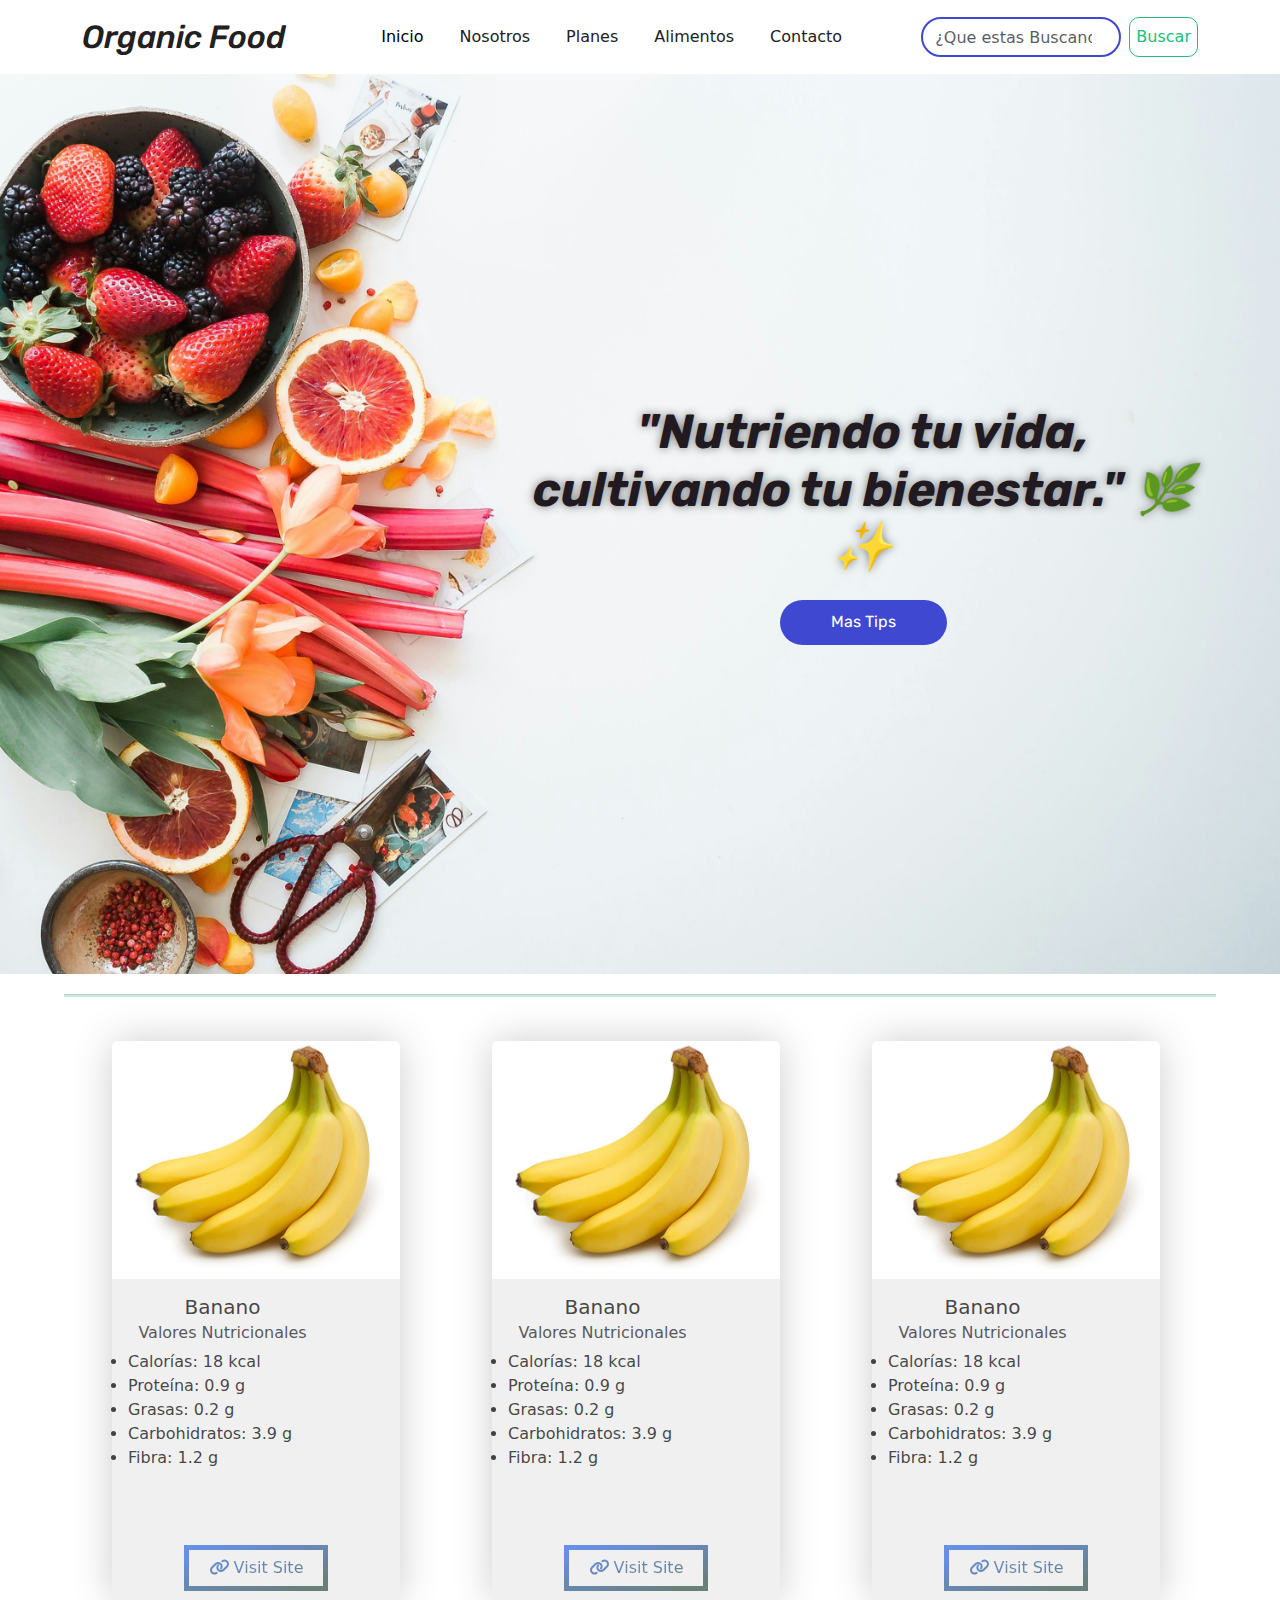
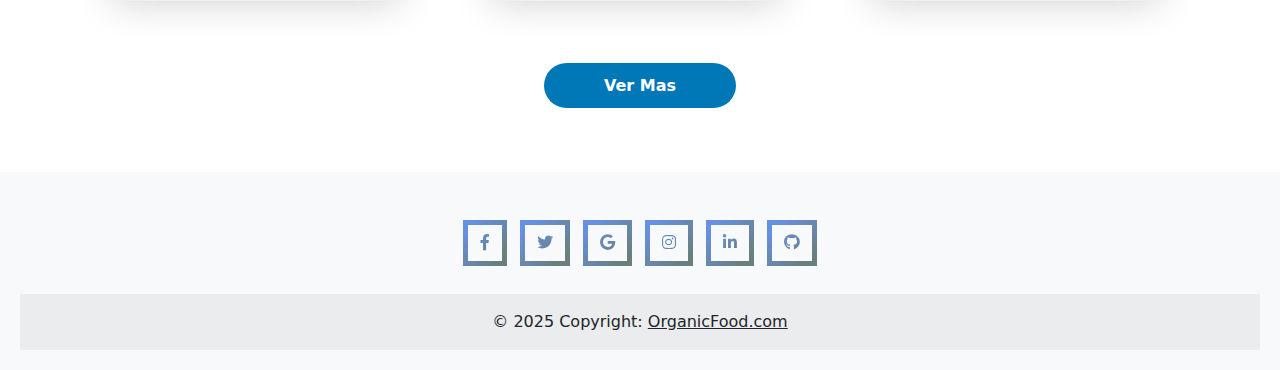
==== commit 4b33a857: "Actualizo al viernes" ====
--- a/index.html
+++ b/index.html
@@ -42,8 +42,8 @@
                 <a class="nav-link" href="/HTML/contacto.html" aria-disabled="true">Contacto</a>
               </li>
             </ul>
-            <form class="d-flex" role="search">
-              <input class="form-control me-2 search" type="search" placeholder="¿Que estas Buscando?" aria-label="Search">
+            <form id="searchForm" class="d-flex" role="search">
+              <input id="searchInput" class="form-control me-2 search" type="search" placeholder="¿Que estas Buscando?" aria-label="Search">
               <button class="btn0 btn-outline-success" type="submit">Buscar</button>
             </form>
           </div>
@@ -59,7 +59,7 @@
 
                 <div class="col">
                     <H1>"Nutriendo tu vida, cultivando tu bienestar." 🌿✨</H1>
-                    <button class="btn1 mt-3">Mas Tips</button>
+                   <a href="https://www.cdc.gov/nccdphp/dnpao/features/healthy-eating-tips/index-es.html" target="_blank"><button class="btn1 mt-3">Mas Tips</button></a> 
 
                 </div>
 
@@ -79,155 +79,64 @@
             <div class="card" style="width: 18rem;">
         <img src="/IMG/banano.jpg" class="card-img-top" alt="...">
         <div class="card-body">
-          <h5 class="card-title">Card title</h5>
-              <h6 class="card-subtitle mb-2 text-muted">Card subtitle</h6>
-          <p class="card-text">Some quick example text to build on the card title and make up the bulk of the card's content.</p>
-             <a href="#" class="btn mr-2"><i class="fas fa-link"></i> Visit Site</a>
-          <a href="#" class="btn "><i class="fab fa-github"></i> Github</a>
-        </div>
-        </div>
-          </div>    
-             <div class="col-md-4">
-      <div class="card" style="width: 18rem;">
+          <h5 class="card-title">Banano</h5>
+              <h6 class="card-subtitle mb-2 text-muted">Valores Nutricionales</h6>
+                <li>Calorías: 18 kcal</li>
+                <li>Proteína: 0.9 g</li>
+                <li>Grasas: 0.2 g</li>
+                <li>Carbohidratos: 3.9 g</li>
+                <li>Fibra: 1.2 g</li>
+                
+          
+        </div>
+        <a href="#" class="btn-pos btn mr-2"><i class="fas fa-link"></i> Visit Site</a>
+        </div>
+          </div> 
+            
+          <div class="col-md-4">
+            <div class="card" style="width: 18rem;">
         <img src="/IMG/banano.jpg" class="card-img-top" alt="...">
         <div class="card-body">
-          <h5 class="card-title">Card title</h5>
-              <h6 class="card-subtitle mb-2 text-muted">Card subtitle</h6>
-          <p class="card-text">Some quick example text to build on the card title and make up the bulk of the card's content.</p>
-          <a href="#" class="btn  mr-2"><i class="fas fa-link"></i> Visit Site</a>
-          <a href="#" class="btn"><i class="fab fa-github"></i> Github</a>
-        </div>
-        </div>
-          </div>    
-                <div class="col-md-4">
-      <div class="card" style="width: 18rem;">
+          <h5 class="card-title">Banano</h5>
+              <h6 class="card-subtitle mb-2 text-muted">Valores Nutricionales</h6>
+                <li>Calorías: 18 kcal</li>
+                <li>Proteína: 0.9 g</li>
+                <li>Grasas: 0.2 g</li>
+                <li>Carbohidratos: 3.9 g</li>
+                <li>Fibra: 1.2 g</li>
+                
+          
+        </div>
+        <a href="#" class="btn-pos btn mr-2"><i class="fas fa-link"></i> Visit Site</a>
+        </div>
+          </div>
+
+           <div class="col-md-4">
+            <div class="card" style="width: 18rem;">
         <img src="/IMG/banano.jpg" class="card-img-top" alt="...">
         <div class="card-body">
-          <h5 class="card-title">Card title</h5>
-              <h6 class="card-subtitle mb-2 text-muted">Card subtitle</h6>
-          <p class="card-text">Some quick example text to build on the card title and make up the bulk of the card's content.</p>
-          <a href="#" class="btn mr-2"><i class="fas fa-link"></i> Visit Site</a>
-          <a href="#" class="btn "><i class="fab fa-github"></i> Github</a>
-        </div>
-        </div>
-        </div>
-         <!-- Este es un comentario en HTML 
-          <div class="col-md-4">
-            <div class="card" style="width: 18rem;">
-        <img src="https://i.imgur.com/ZTkt4I5.jpg" class="card-img-top" alt="...">
-        <div class="card-body">
-          <h5 class="card-title">Card title</h5>
-              <h6 class="card-subtitle mb-2 text-muted">Card subtitle</h6>
-          <p class="card-text">Some quick example text to build on the card title and make up the bulk of the card's content.</p>
-             <a href="#" class="btn mr-2"><i class="fas fa-link"></i> Visit Site</a>
-          <a href="#" class="btn"><i class="fab fa-github"></i> Github</a>
-        </div>
-        </div>
-          </div>    
-             <div class="col-md-4">
-      <div class="card" style="width: 18rem;">
-        <img src="https://i.imgur.com/ZTkt4I5.jpg" class="card-img-top" alt="...">
-        <div class="card-body">
-          <h5 class="card-title">Card title</h5>
-              <h6 class="card-subtitle mb-2 text-muted">Card subtitle</h6>
-          <p class="card-text">Some quick example text to build on the card title and make up the bulk of the card's content.</p>
-          <a href="#" class="btn mr-2"><i class="fas fa-link"></i> Visit Site</a>
-          <a href="#" class="btn"><i class="fab fa-github"></i> Github</a>
-        </div>
-        </div>
-          </div>    
-                <div class="col-md-4">
-      <div class="card" style="width: 18rem;">
-        <img src="https://i.imgur.com/ZTkt4I5.jpg" class="card-img-top" alt="...">
-        <div class="card-body">
-          <h5 class="card-title">Card title</h5>
-              <h6 class="card-subtitle mb-2 text-muted">Card subtitle</h6>
-          <p class="card-text">Some quick example text to build on the card title and make up the bulk of the card's content.</p>
-          <a href="#" class="btn mr-2"><i class="fas fa-link"></i> Visit Site</a>
-          <a href="#" class="btn"><i class="fab fa-github"></i> Github</a>
-        </div>
-        </div>
-        </div>
+          <h5 class="card-title">Banano</h5>
+              <h6 class="card-subtitle mb-2 text-muted">Valores Nutricionales</h6>
+                <li>Calorías: 18 kcal</li>
+                <li>Proteína: 0.9 g</li>
+                <li>Grasas: 0.2 g</li>
+                <li>Carbohidratos: 3.9 g</li>
+                <li>Fibra: 1.2 g</li>
+                
           
-          <div class="col-md-4">
-            <div class="card" style="width: 18rem;">
-        <img src="https://i.imgur.com/ZTkt4I5.jpg" class="card-img-top" alt="...">
-        <div class="card-body">
-          <h5 class="card-title">Card title</h5>
-              <h6 class="card-subtitle mb-2 text-muted">Card subtitle</h6>
-          <p class="card-text">Some quick example text to build on the card title and make up the bulk of the card's content.</p>
-             <a href="#" class="btn mr-2"><i class="fas fa-link"></i> Visit Site</a>
-          <a href="#" class="btn"><i class="fab fa-github"></i> Github</a>
-        </div>
-        </div>
-          </div>    
-             <div class="col-md-4">
-      <div class="card" style="width: 18rem;">
-        <img src="https://i.imgur.com/ZTkt4I5.jpg" class="card-img-top" alt="...">
-        <div class="card-body">
-          <h5 class="card-title">Card title</h5>
-              <h6 class="card-subtitle mb-2 text-muted">Card subtitle</h6>
-          <p class="card-text">Some quick example text to build on the card title and make up the bulk of the card's content.</p>
-          <a href="#" class="btn mr-2"><i class="fas fa-link"></i> Visit Site</a>
-          <a href="#" class="btn"><i class="fab fa-github"></i> Github</a>
-        </div>
-        </div>
-          </div>    
-                <div class="col-md-4">
-      <div class="card" style="width: 18rem;">
-        <img src="https://i.imgur.com/ZTkt4I5.jpg" class="card-img-top" alt="...">
-        <div class="card-body">
-          <h5 class="card-title">Card title</h5>
-              <h6 class="card-subtitle mb-2 text-muted">Card subtitle</h6>
-          <p class="card-text">Some quick example text to build on the card title and make up the bulk of the card's content.</p>
-          <a href="#" class="btn btn-primary mr-2"><i class="fas fa-link"></i> Visit Site</a>
-          <a href="#" class="btn btn-primary"><i class="fab fa-github"></i> Github</a>
-        </div>
-        </div>
-        </div>
-          
-          <div class="col-md-4">
-            <div class="card" style="width: 18rem;">
-        <img src="https://i.imgur.com/ZTkt4I5.jpg" class="card-img-top" alt="...">
-        <div class="card-body">
-          <h5 class="card-title">Card title</h5>
-              <h6 class="card-subtitle mb-2 text-muted">Card subtitle</h6>
-          <p class="card-text">Some quick example text to build on the card title and make up the bulk of the card's content.</p>
-             <a href="#" class="btn mr-2"><i class="fas fa-link"></i> Visit Site</a>
-          <a href="#" class="btn"><i class="fab fa-github"></i> Github</a>
-        </div>
-        </div>
-          </div>    
-             <div class="col-md-4">
-      <div class="card" style="width: 18rem;">
-        <img src="https://i.imgur.com/ZTkt4I5.jpg" class="card-img-top" alt="...">
-        <div class="card-body">
-          <h5 class="card-title">Card title</h5>
-              <h6 class="card-subtitle mb-2 text-muted">Card subtitle</h6>
-          <p class="card-text">Some quick example text to build on the card title and make up the bulk of the card's content.</p>
-          <a href="#" class="btn mr-2"><i class="fas fa-link"></i> Visit Site</a>
-          <a href="#" class="btn"><i class="fab fa-github"></i> Github</a>
-        </div>
-        </div>
-          </div>    
-                <div class="col-md-4">
-      <div class="card" style="width: 18rem;">
-        <img src="https://i.imgur.com/ZTkt4I5.jpg" class="card-img-top" alt="...">
-        <div class="card-body">
-          <h5 class="card-title">Card title</h5>
-              <h6 class="card-subtitle mb-2 text-muted">Card subtitle</h6>
-          <p class="card-text">Some quick example text to build on the card title and make up the bulk of the card's content.</p>
-          <a href="#" class="btn mr-2"><i class="fas fa-link"></i> Visit Site</a>
-          <a href="#" class="btn"><i class="fab fa-github"></i> Github</a>
-        </div>
-        </div>
-        </div>-->
+        </div>
+        <a href="#" class="btn-pos btn mr-2"><i class="fas fa-link"></i> Visit Site</a>
+        </div>
+          </div>
+         
       </div>
         </div>
 
       <button class="btn2"><a href="/HTML/alimentos.html">Ver Mas</a></button>
 
       </section>
+
+      <script src="/JS/script.js"></script>
 
     <script src="https://cdn.jsdelivr.net/npm/@popperjs/core@2.11.8/dist/umd/popper.min.js" integrity="sha384-I7E8VVD/ismYTF4hNIPjVp/Zjvgyol6VFvRkX/vR+Vc4jQkC+hVqc2pM8ODewa9r" crossorigin="anonymous"></script>
     <script src="https://cdn.jsdelivr.net/npm/bootstrap@5.3.3/dist/js/bootstrap.min.js" integrity="sha384-0pUGZvbkm6XF6gxjEnlmuGrJXVbNuzT9qBBavbLwCsOGabYfZo0T0to5eqruptLy" crossorigin="anonymous"></script>    
@@ -303,8 +212,8 @@
 
   <!-- Copyright -->
   <div class="text-center p-3" style="background-color: rgba(0, 0, 0, 0.05);">
-    © 2020 Copyright:
-    <a class="text-body" href="https://mdbootstrap.com/">MDBootstrap.com</a>
+    © 2025 Copyright:
+    <a class="text-body" href="https://mdbootstrap.com/">OrganicFood.com</a>
   </div>
   <!-- Copyright -->
 </footer>
--- a/CSS/styles.css
+++ b/CSS/styles.css
@@ -144,15 +144,6 @@
 
 
 
-.card{
-    width: 18rem;
-    margin: 20px 30px;
-    display: inline-block;
-    border: none;
-    box-shadow: 0 0 40px rgba(0, 0, 0, 0.1);
-    
-}
-
 .btn2{
     display: flex;
     height: 45px;
@@ -271,86 +262,88 @@
 /*Modulo Planes*/
 
 .planes {
+    display: flex;
+    flex-wrap: wrap;
+    justify-content: center;
+    gap: 20px;
     width: 100%;
     height: auto;
     text-align: center;
     margin-bottom: 4rem;
-    background-color: aqua;
-}
-
-.imagenes-planes{
-    width: 100%;
-    margin: 20px auto;
-    padding: 20px;
-}
-
-.mask{
-    width: 100%;
-}
+    background-color: #ffffff;
+}
+
 .col-plan {
-    display: inline-block;
-    margin: 20px 30px;
+    flex: 1 1 30%;
+    max-width: 30%;
+    margin: 20px;
     border: none;
     border-radius: 30px;
     box-shadow: 0 0 40px rgba(0, 0, 0, 0.1);
-
+    display: flex;
+    flex-direction: column;
+    min-height: 400px; /* Ajusta según sea necesario */
 }
 
 .card-plan-img {
     width: 100%;
-    height: 200px; /* Ajusta la altura de la imagen */
+    height: 200px;
     background-size: cover;
     border-radius: 30px;
     box-shadow: 0 8px 8px rgba(0, 0, 0, 0.2);
     transition: transform 0.3s ease;
+    background-color: #6790e3;
+    box-sizing: border-box;
+    overflow: hidden; /* Asegura que la imagen no se salga del contenedor */
 }
 
 .card-plan-img img {
     width: 100%;
     height: 100%;
-    border-radius: 30px 30px 0 0;
-    object-fit: cover; /* Asegura que la imagen se ajuste bien al contenedor */
-}
-
-.card-plan-img:hover {
-    transform: scale(1.05);
-}
-
-.card-body-plan {
-    width: 100%;
+    object-position:center; /* Centra la imagen dentro del contenedor */
+    background-size: cover;
+    box-sizing: border-box;
+    transition: transform 0.3s ease; 
+}
+
+.card-plan-img img:hover {
+    transform: scale(1.3); /* Vuelve al tamaño original al pasar el cursor */
+}
+
+.card-plan-body {
     padding: 20px;
-    box-sizing: border-box;
-}
-
-.card-plan-ul{
+    flex-grow: 1;
+    display: flex;
+    flex-direction: column;
+    justify-content: space-between;
+}
+
+.card-plan-title {
+    font-size: 1.5rem;
+    font-weight: 700;
+    color: rgb(34, 26, 33);
+    margin-bottom: 20px;
+}
+
+.card-plan-ul {
     text-align: justify;
     list-style: none;
-    margin-bottom: 5px;
-}
-
-.card-title-plan {
-    font-size: 2rem;
-    font-weight: 700;
-    color: rgb(34, 26, 33);
-    display: inline-flexbox;
-    font-style: oblique;
-    margin-bottom: 40px;
-    text-align: center;
-    margin-top: 20px;
-}
-
-
+    padding: 0;
+    margin-bottom: 20px;
+    box-sizing: border-box;
+    flex-grow: 1;
+}
 
 .btn-comprar {
     display: flex;
     height: 45px;
-    width: 100%;
+    width: 30%;
     border: none;
     outline: none;
     background-color: rgb(34, 189, 124);
     font-weight: 700;
     border-radius: 10px;
-    margin: 20px 0;
+    margin: 20px auto;
     align-items: center;
     justify-content: center;
     transition: background-color 0.3s ease, color 0.3s ease;
@@ -364,31 +357,97 @@
     padding: 10px 0;
 }
 
+.btn-comprar i {
+    margin-right: 5px;
+}
+
 .btn-comprar:hover {
     background-color: rgb(28, 150, 98);
     color: white;
 }
 
-.footer-planes{
-    margin-bottom: ;
-    background-color: #222;
-}
+/* Media queries para pantallas más pequeñas */
+@media (max-width: 768px) {
+    .col-plan {
+        flex: 1 1 45%;
+        max-width: 45%;
+    }
+}
+
+@media (max-width: 480px) {
+    .col-plan {
+        flex: 1 1 100%;
+        max-width: 100%;
+    }
+}
+
+.img-hover-effect {
+    display: flex;
+    justify-content: space-around;
+    margin: 20px 0;
+  }
+  
+  .img-hover-effect img {
+    width: 30%;
+    height: 60vh;
+    border-radius: 20px;
+    filter: grayscale(100%);
+    transition: filter 0.5s ease;
+  }
+  
+  .img-hover-effect img:hover {
+    filter: grayscale(0%);
+  }
+
+
 /*Modulo Alimentos*/
 
 :root {
     --gradient: linear-gradient(to left top, #697f7b 10%, #6790e3 90%) !important;
   }
   
-
-  
   .card {
-    background:  #f0f0f0;
+    width: 20rem;
+    height: 35rem; /* Ajusta la altura según sea necesario */
+    background: #f0f0f0;
+    color: rgba(22, 22, 22, 0.8);
+    margin: 20px 30px;
+    margin-bottom: 2rem;
+    display: flex;
+    flex-direction: column;
+    justify-content: space-between;
     border: none;
-    color: rgba(22, 22, 22, 0.8);
-    margin-bottom: 2rem;
-    box-shadow: 4px 4px 4px 4px rgba(0, 0, 0, 0.2);
-  }
-  
+    box-shadow: 0 0 40px rgba(0, 0, 0, 0.2);
+    position: relative; /* Para posicionar el botón dentro de la tarjeta */
+}
+
+.card img {
+    width: 100%;
+    height: 30vh;
+}
+
+.card-body{
+    width: 221px;
+    height: 288px;
+}
+.card a{
+
+    margin:10px auto;
+    width: 50%;
+
+}
+.btn-pos{
+    background-color: aqua;
+}
+
+.card li{
+    justify-content: justify;
+    text-align: start;
+    align-items: center;
+    padding-left: 0rem;
+    margin-left: 0;
+}
+
   .btn {
     border: 5px solid;
     border-image-slice: 1;
@@ -410,6 +469,20 @@
 
 
 
+/* Responsividad */
+@media (max-width: 768px) {
+    .card {
+        width: 100%;
+        margin: 20px 0;
+    }
+}
+
+@media (max-width: 480px) {
+    .card {
+        width: 100%;
+        margin: 20px 0;
+    }
+}
 
 
 /*Modulo Contacto*/
@@ -424,54 +497,7 @@
 
 
 /* pie de pagina general*/
-
-.pie-de-pagina{
-    background-color: black;
-    color: white;
-    padding: 0 20px;
-    box-sizing: border-box;
-    text-align: center;
-    margin-bottom: 0;
-   
-    
-}
-
-
-.col-pie{
-    width: 20%;
-    height: 60px;
-    padding: 20px 10px;
-    line-height: 1.8;
-    justify-content: space-between;
-    box-sizing: border-box;
-    display: inline-block;
-    text-align: justify;
-    margin-left: 130px;
-}
-
-
-.col-pie ul{
-    list-style: none;
-    padding-left: 0rem;
-}
-
-
-.col-pie::first-letter{
-    text-transform: uppercase;
-}
-
-.redes-sociales{
-    display: flex;
-    width: 40%;
-    justify-content: center;
-    align-items: center;
-    margin: 20px auto;
-    text-align: center;
-}
-
-.redes-sociales i{
-    font-size: 30px;
-    margin: 0 10px;
-    color: white;
-}
-
+.bg-body-tertiary{
+    padding: 20PX;
+    background-color: #6790e3;
+}